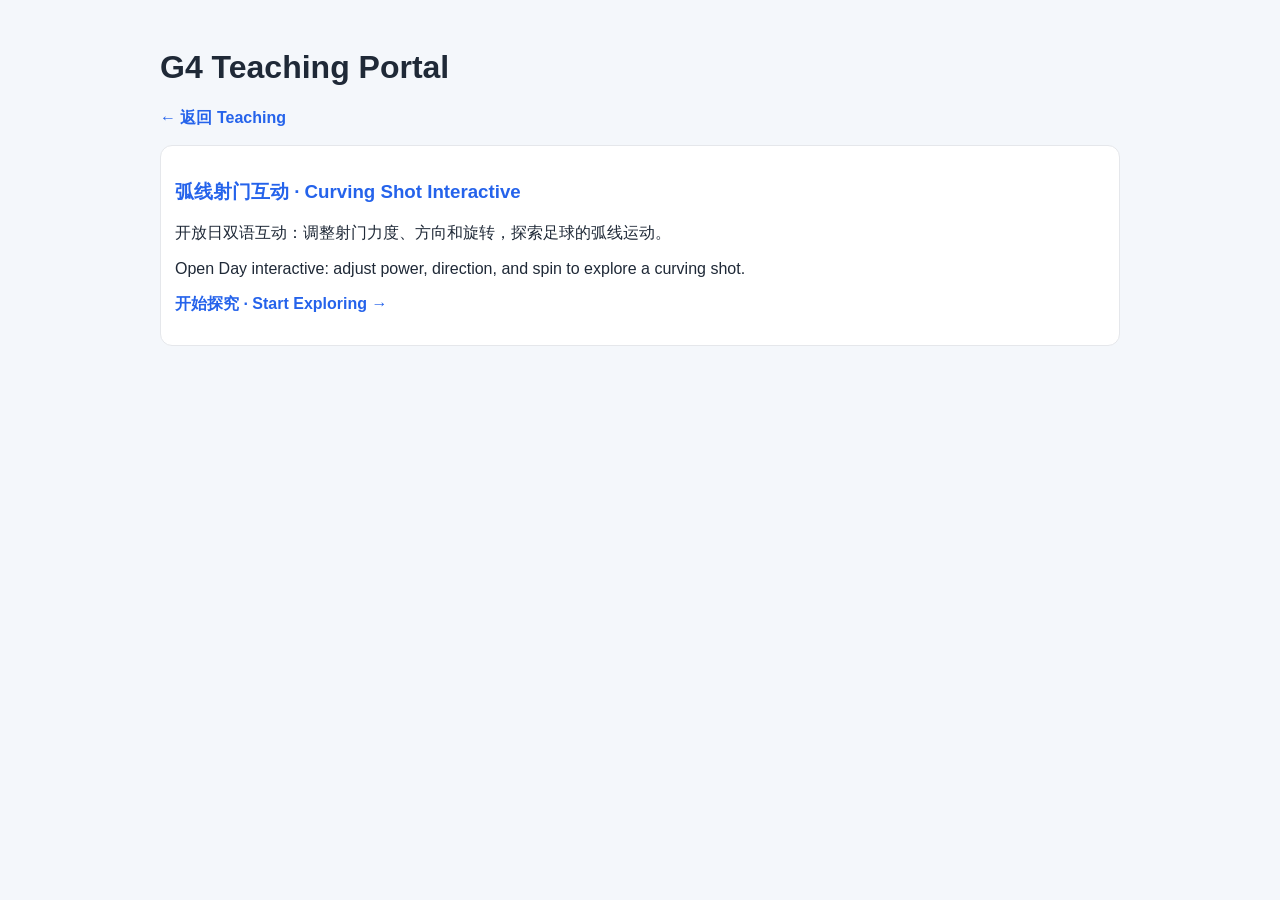
==== teaching/g4/index.html @ 7d295ee4 "Add bilingual G4 curving shot interactive for Open Day" ====
<!doctype html>
<html lang="zh-CN">
<head>
  <meta charset="UTF-8" />
  <meta name="viewport" content="width=device-width, initial-scale=1.0" />
  <title>G4 Portal</title>
  <style>
    body { font-family:-apple-system,"PingFang SC",sans-serif; margin:0; background:#f4f7fb; color:#1f2937; }
    .wrap { max-width:960px; margin:0 auto; padding:28px 20px 40px; }
    .card { background:#fff; border:1px solid #e5e7eb; border-radius:12px; padding:14px; margin-top:12px; }
    a { color:#2563eb; text-decoration:none; font-weight:600; }
  </style>
</head>
<body>
  <div class="wrap">
    <h1>G4 Teaching Portal</h1>
    <p><a href="../">← 返回 Teaching</a></p>

    <div class="card">
      <h3><a href="./curving-shot/">弧线射门互动 · Curving Shot Interactive</a></h3>
      <p>开放日双语互动：调整射门力度、方向和旋转，探索足球的弧线运动。</p>
      <p>Open Day interactive: adjust power, direction, and spin to explore a curving shot.</p>
      <p><a href="./curving-shot/">开始探究 · Start Exploring →</a></p>
    </div>
  </div>
</body>
</html>
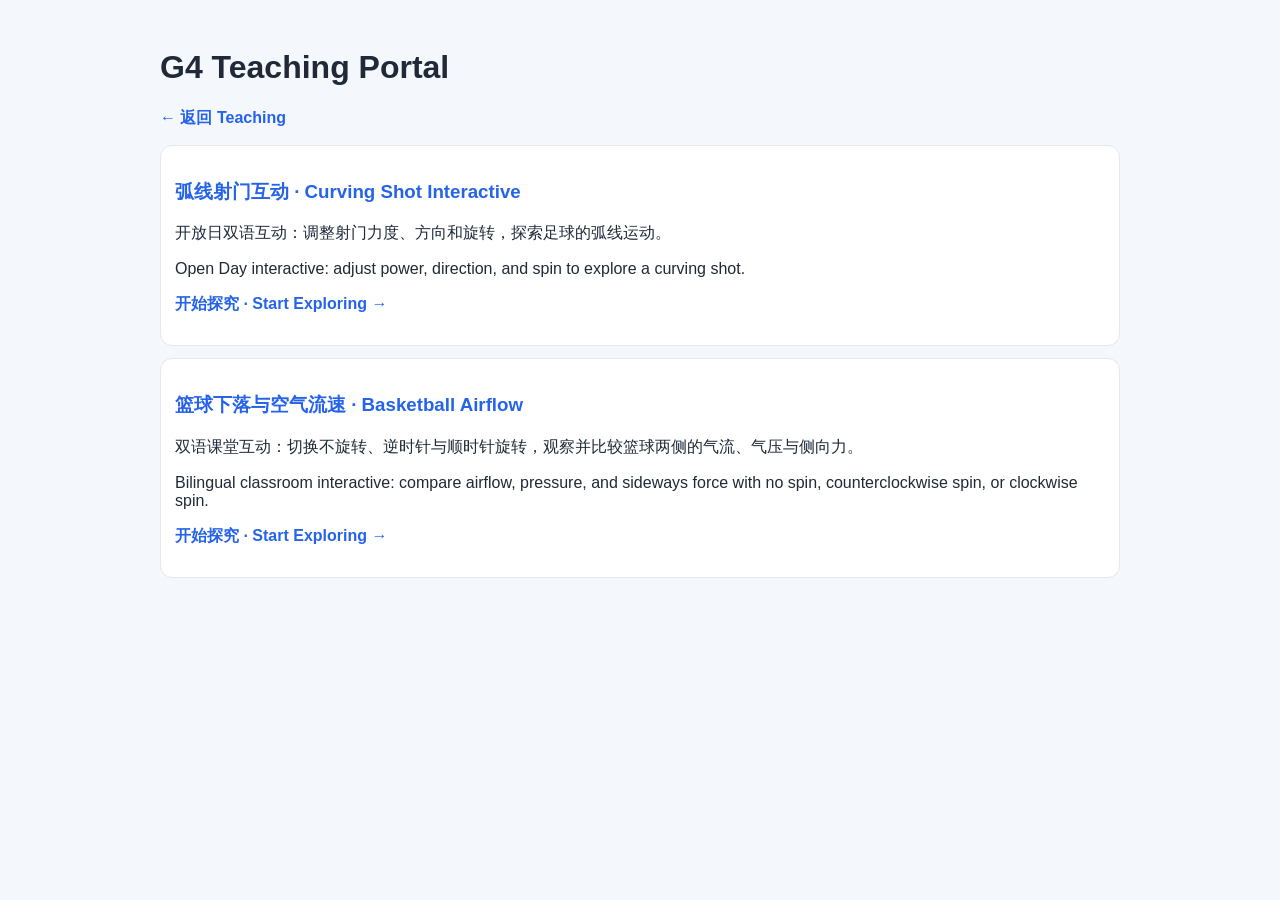
==== commit 5130f187: "Add V3 basketball airflow interactive to G4 teaching portal" ====
--- a/teaching/g4/index.html
+++ b/teaching/g4/index.html
@@ -22,6 +22,13 @@
       <p>Open Day interactive: adjust power, direction, and spin to explore a curving shot.</p>
       <p><a href="./curving-shot/">开始探究 · Start Exploring →</a></p>
     </div>
+
+    <div class="card">
+      <h3><a href="./basketball-airflow/">篮球下落与空气流速 · Basketball Airflow</a></h3>
+      <p>双语课堂互动：切换不旋转、逆时针与顺时针旋转，观察并比较篮球两侧的气流、气压与侧向力。</p>
+      <p>Bilingual classroom interactive: compare airflow, pressure, and sideways force with no spin, counterclockwise spin, or clockwise spin.</p>
+      <p><a href="./basketball-airflow/">开始探究 · Start Exploring →</a></p>
+    </div>
   </div>
 </body>
 </html>
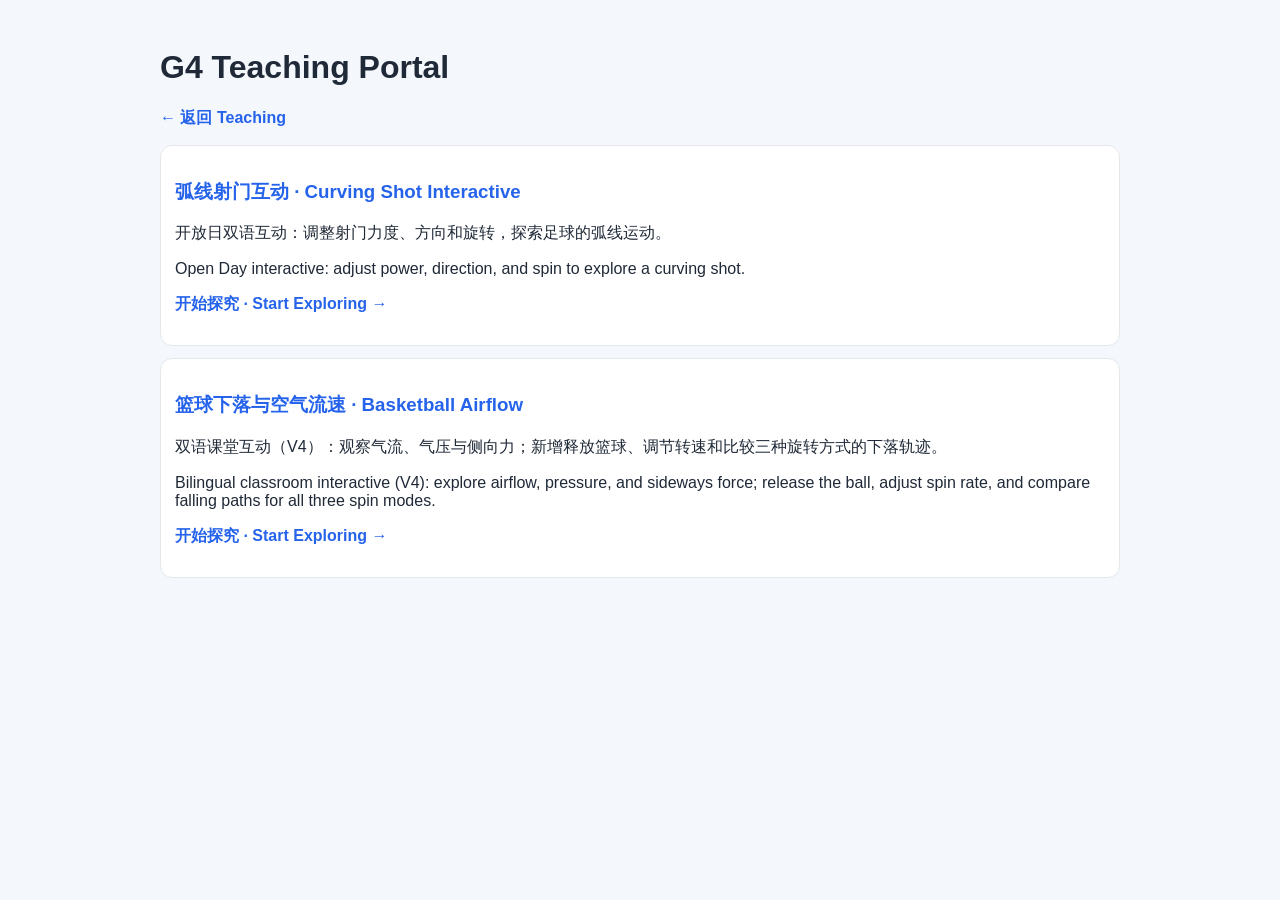
==== commit 458a8e1b: "Update basketball airflow to V4 with release and falling paths" ====
--- a/teaching/g4/index.html
+++ b/teaching/g4/index.html
@@ -25,8 +25,8 @@
 
     <div class="card">
       <h3><a href="./basketball-airflow/">篮球下落与空气流速 · Basketball Airflow</a></h3>
-      <p>双语课堂互动：切换不旋转、逆时针与顺时针旋转，观察并比较篮球两侧的气流、气压与侧向力。</p>
-      <p>Bilingual classroom interactive: compare airflow, pressure, and sideways force with no spin, counterclockwise spin, or clockwise spin.</p>
+      <p>双语课堂互动（V4）：观察气流、气压与侧向力；新增释放篮球、调节转速和比较三种旋转方式的下落轨迹。</p>
+      <p>Bilingual classroom interactive (V4): explore airflow, pressure, and sideways force; release the ball, adjust spin rate, and compare falling paths for all three spin modes.</p>
       <p><a href="./basketball-airflow/">开始探究 · Start Exploring →</a></p>
     </div>
   </div>
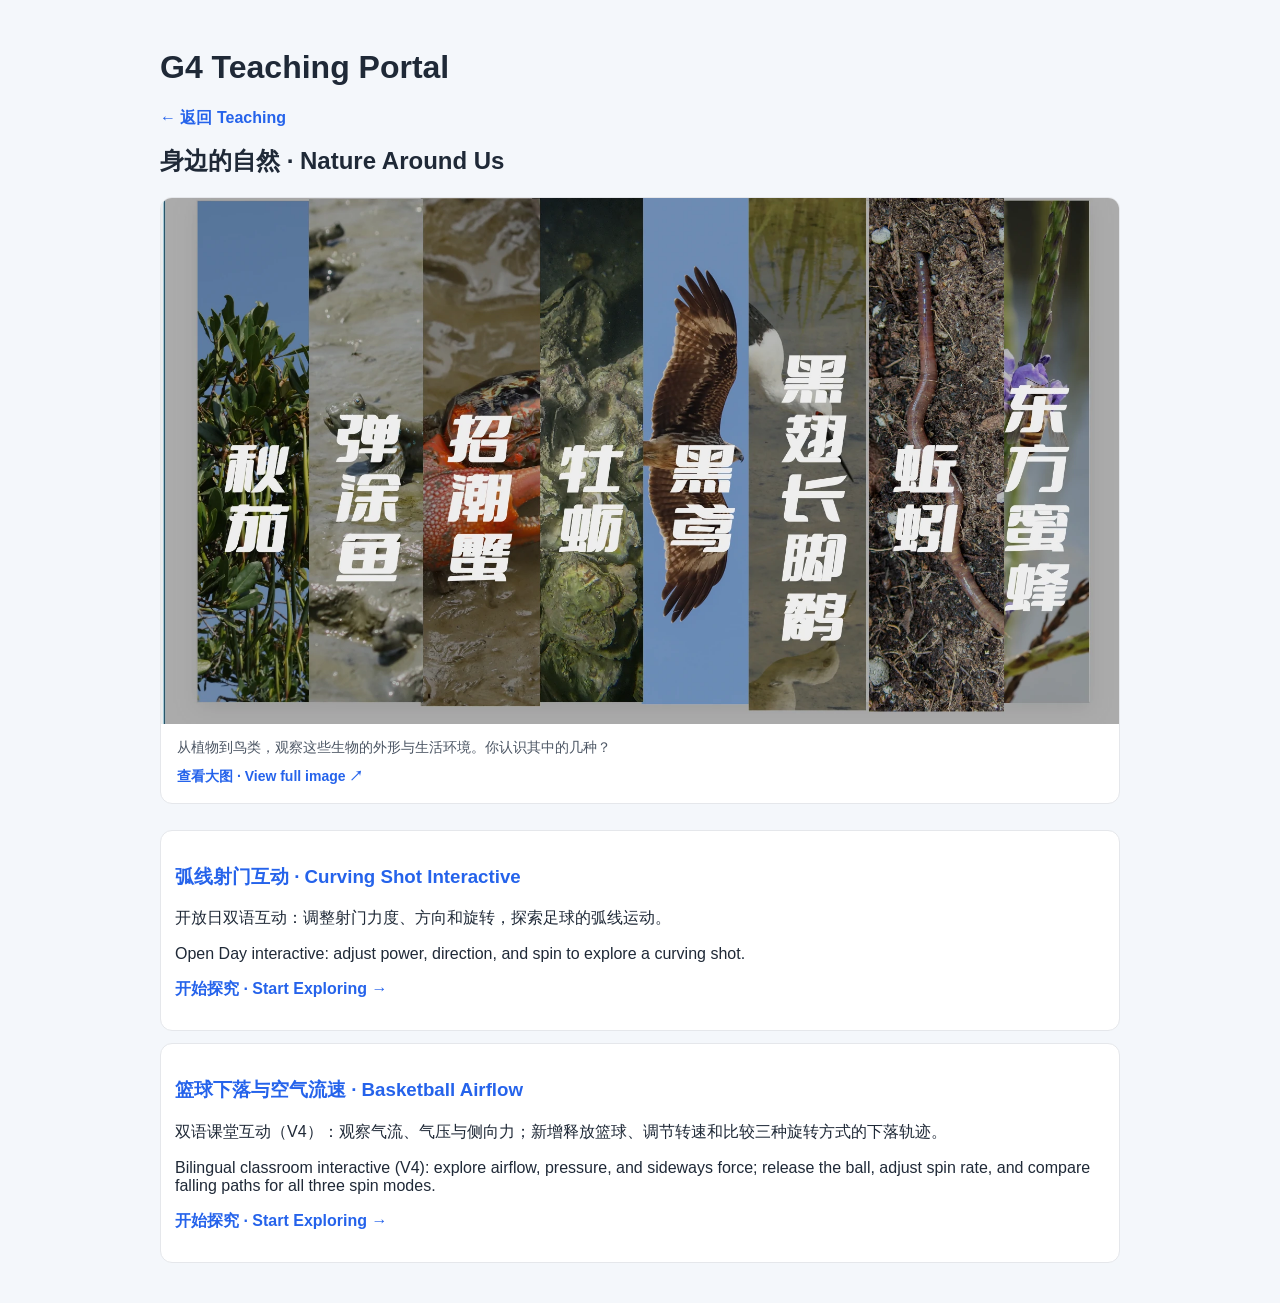
==== commit d3906494: "Add nature photo showcase to the G4 teaching portal" ====
--- a/teaching/g4/index.html
+++ b/teaching/g4/index.html
@@ -9,12 +9,35 @@
     .wrap { max-width:960px; margin:0 auto; padding:28px 20px 40px; }
     .card { background:#fff; border:1px solid #e5e7eb; border-radius:12px; padding:14px; margin-top:12px; }
     a { color:#2563eb; text-decoration:none; font-weight:600; }
+    .nature { margin: 0 0 26px; }
+    .nature h2 { margin-top: 0; }
+    .nature figure { margin: 0; background: #fff; border: 1px solid #e5e7eb; border-radius: 12px; overflow: hidden; }
+    .nature-image { display: block; color: inherit; }
+    .nature-image:focus-visible { outline: 3px solid #2563eb; outline-offset: 4px; }
+    .nature img { display: block; width: 100%; height: auto; }
+    .nature figcaption { padding: 12px 16px 14px; color: #4b5563; font-size: 14px; line-height: 1.7; }
+    .nature figcaption p { margin: 0 0 5px; }
+    .nature figcaption a { color: #2563eb; font-weight: 600; }
+    @media (max-width: 540px) { .wrap { padding: 22px 14px 32px; } h1 { font-size: 27px; } }
   </style>
 </head>
 <body>
   <div class="wrap">
     <h1>G4 Teaching Portal</h1>
     <p><a href="../">← 返回 Teaching</a></p>
+
+    <section class="nature" aria-labelledby="nature-title">
+      <h2 id="nature-title">身边的自然 · Nature Around Us</h2>
+      <figure>
+        <a class="nature-image" href="../../assets/nature-around-us.webp" target="_blank" rel="noopener" aria-label="查看身边的自然高清大图（新窗口）">
+          <img src="../../assets/nature-around-us.webp" width="1834" height="1008" fetchpriority="high" alt="八种生物的摄影拼图：秋茄、弹涂鱼、招潮蟹、牡蛎、黑鸢、黑翅长脚鹬、蚯蚓和东方蜜蜂；每种生物配有中文名称。" />
+        </a>
+        <figcaption>
+          <p>从植物到鸟类，观察这些生物的外形与生活环境。你认识其中的几种？</p>
+          <a href="../../assets/nature-around-us.webp" target="_blank" rel="noopener">查看大图 · View full image ↗</a>
+        </figcaption>
+      </figure>
+    </section>
 
     <div class="card">
       <h3><a href="./curving-shot/">弧线射门互动 · Curving Shot Interactive</a></h3>
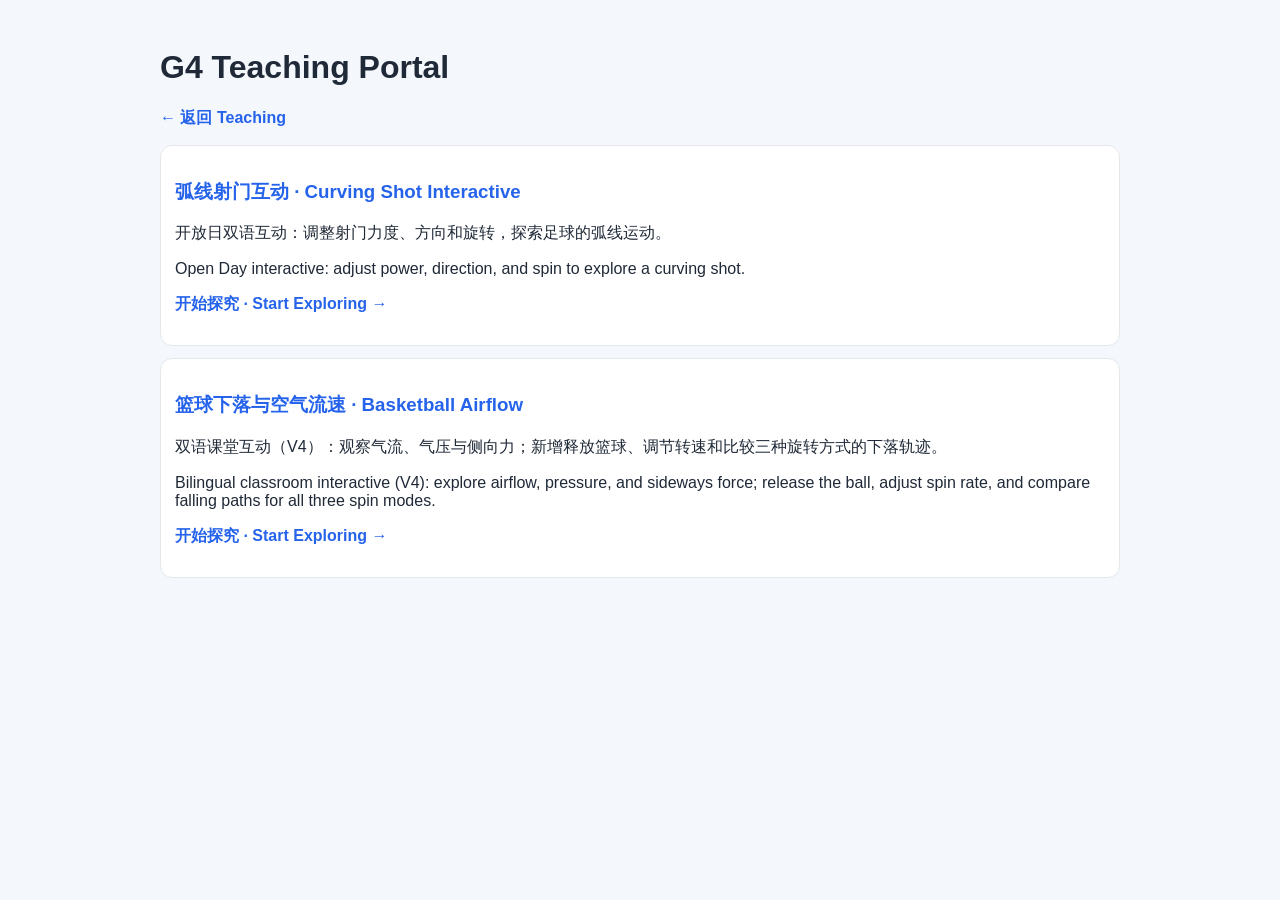
==== commit 46967b00: "Remove nature photo showcase from the G4 teaching portal" ====
--- a/teaching/g4/index.html
+++ b/teaching/g4/index.html
@@ -9,35 +9,12 @@
     .wrap { max-width:960px; margin:0 auto; padding:28px 20px 40px; }
     .card { background:#fff; border:1px solid #e5e7eb; border-radius:12px; padding:14px; margin-top:12px; }
     a { color:#2563eb; text-decoration:none; font-weight:600; }
-    .nature { margin: 0 0 26px; }
-    .nature h2 { margin-top: 0; }
-    .nature figure { margin: 0; background: #fff; border: 1px solid #e5e7eb; border-radius: 12px; overflow: hidden; }
-    .nature-image { display: block; color: inherit; }
-    .nature-image:focus-visible { outline: 3px solid #2563eb; outline-offset: 4px; }
-    .nature img { display: block; width: 100%; height: auto; }
-    .nature figcaption { padding: 12px 16px 14px; color: #4b5563; font-size: 14px; line-height: 1.7; }
-    .nature figcaption p { margin: 0 0 5px; }
-    .nature figcaption a { color: #2563eb; font-weight: 600; }
-    @media (max-width: 540px) { .wrap { padding: 22px 14px 32px; } h1 { font-size: 27px; } }
   </style>
 </head>
 <body>
   <div class="wrap">
     <h1>G4 Teaching Portal</h1>
     <p><a href="../">← 返回 Teaching</a></p>
-
-    <section class="nature" aria-labelledby="nature-title">
-      <h2 id="nature-title">身边的自然 · Nature Around Us</h2>
-      <figure>
-        <a class="nature-image" href="../../assets/nature-around-us.webp" target="_blank" rel="noopener" aria-label="查看身边的自然高清大图（新窗口）">
-          <img src="../../assets/nature-around-us.webp" width="1834" height="1008" fetchpriority="high" alt="八种生物的摄影拼图：秋茄、弹涂鱼、招潮蟹、牡蛎、黑鸢、黑翅长脚鹬、蚯蚓和东方蜜蜂；每种生物配有中文名称。" />
-        </a>
-        <figcaption>
-          <p>从植物到鸟类，观察这些生物的外形与生活环境。你认识其中的几种？</p>
-          <a href="../../assets/nature-around-us.webp" target="_blank" rel="noopener">查看大图 · View full image ↗</a>
-        </figcaption>
-      </figure>
-    </section>
 
     <div class="card">
       <h3><a href="./curving-shot/">弧线射门互动 · Curving Shot Interactive</a></h3>
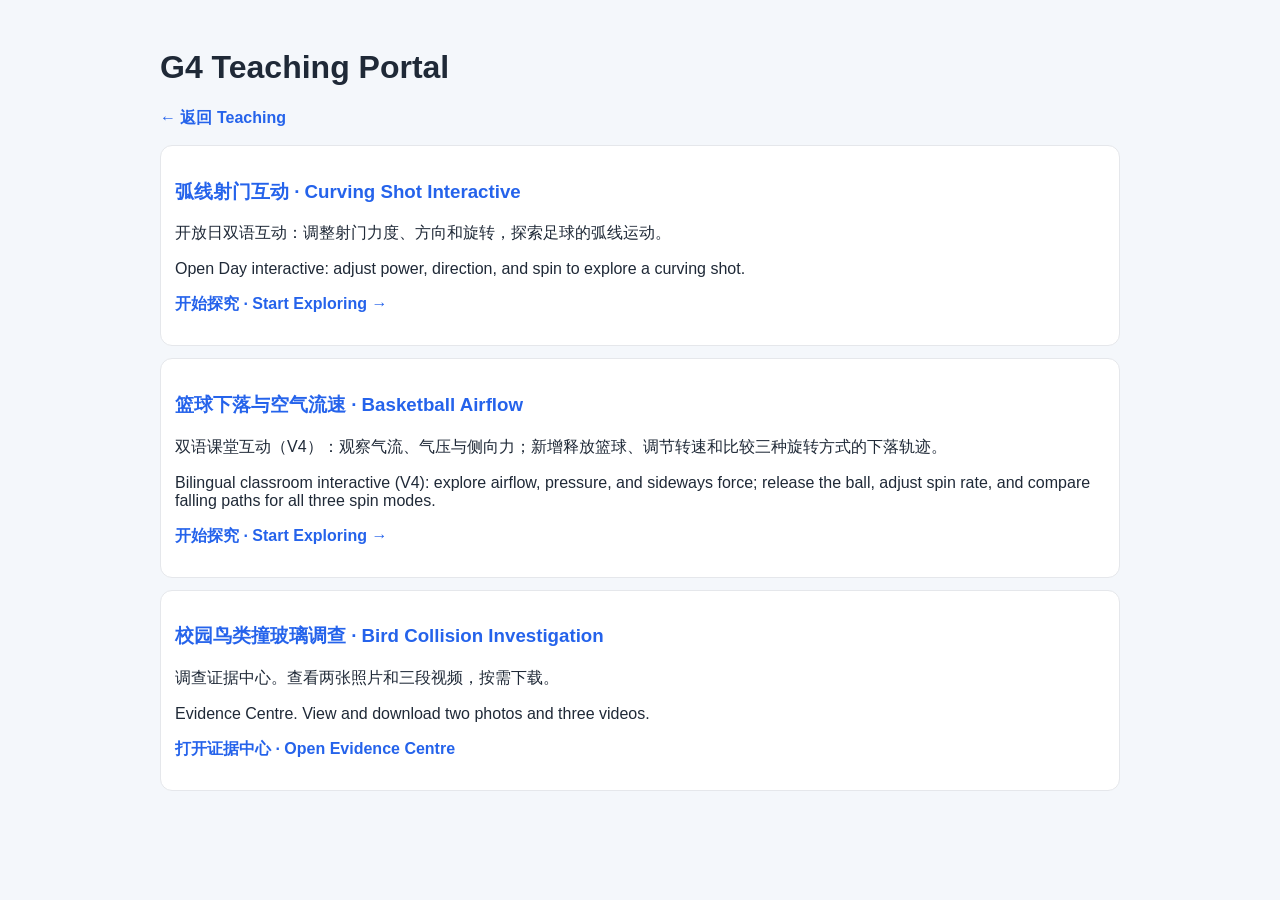
==== commit 07552950: "Add G4 bird collision investigation evidence centre" ====
--- a/teaching/g4/index.html
+++ b/teaching/g4/index.html
@@ -29,6 +29,13 @@
       <p>Bilingual classroom interactive (V4): explore airflow, pressure, and sideways force; release the ball, adjust spin rate, and compare falling paths for all three spin modes.</p>
       <p><a href="./basketball-airflow/">开始探究 · Start Exploring →</a></p>
     </div>
+    <div class="card">
+      <h3><a href="./bird-collision-evidence/">校园鸟类撞玻璃调查 · Bird Collision Investigation</a></h3>
+      <p>调查证据中心。查看两张照片和三段视频，按需下载。</p>
+      <p>Evidence Centre. View and download two photos and three videos.</p>
+      <p><a href="./bird-collision-evidence/">打开证据中心 · Open Evidence Centre</a></p>
+    </div>
+
   </div>
 </body>
 </html>
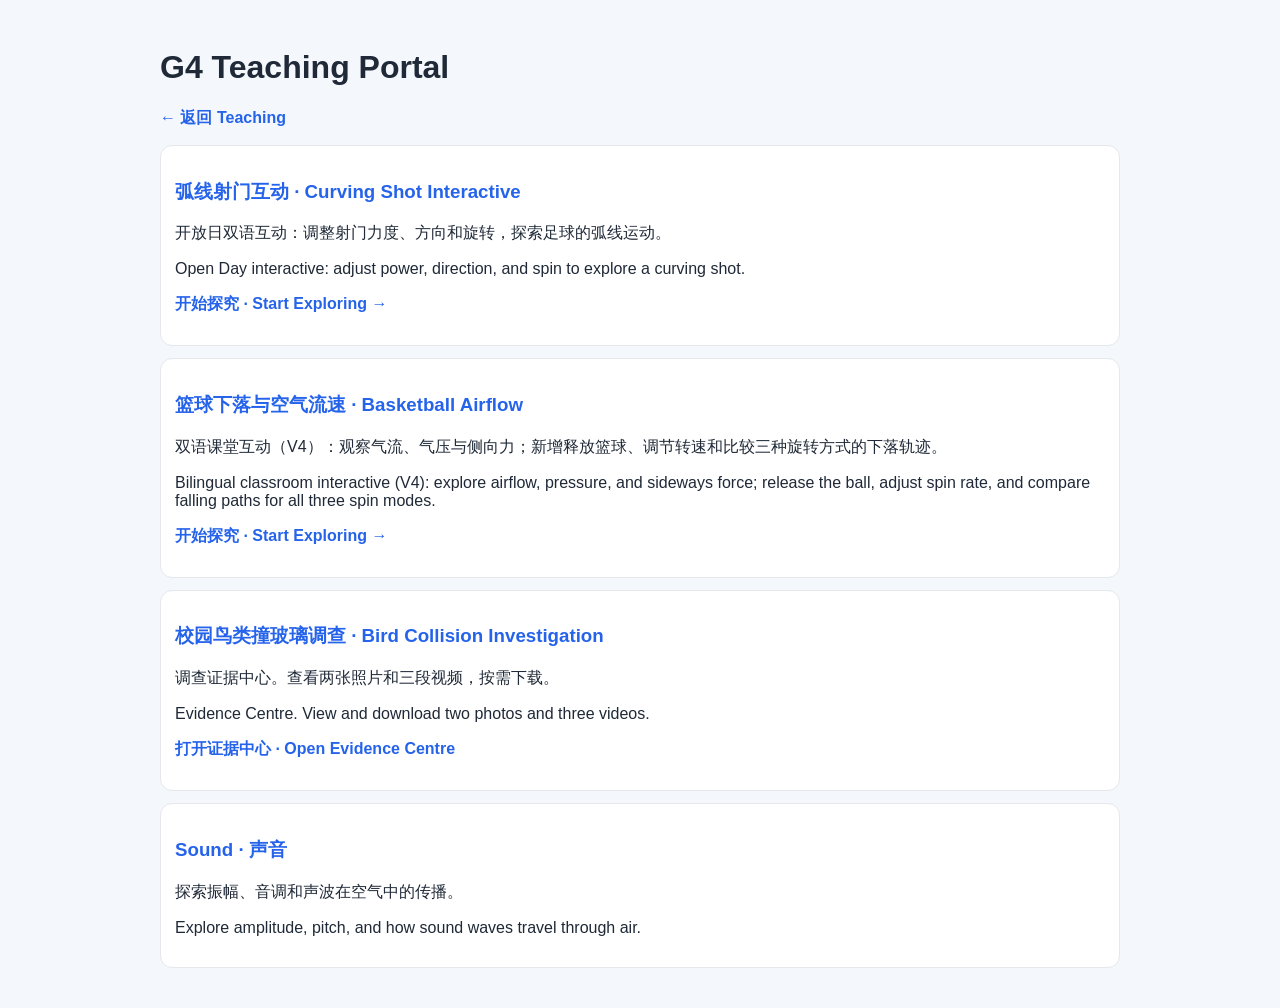
==== commit cb877f39: "Add G4 Sound teaching interactives" ====
--- a/teaching/g4/index.html
+++ b/teaching/g4/index.html
@@ -35,6 +35,11 @@
       <p>Evidence Centre. View and download two photos and three videos.</p>
       <p><a href="./bird-collision-evidence/">打开证据中心 · Open Evidence Centre</a></p>
     </div>
+    <div class="card">
+      <h3><a href="./sound/"><span lang="en">Sound</span> · 声音</a></h3>
+      <p>探索振幅、音调和声波在空气中的传播。</p>
+      <p lang="en">Explore amplitude, pitch, and how sound waves travel through air.</p>
+    </div>
 
   </div>
 </body>
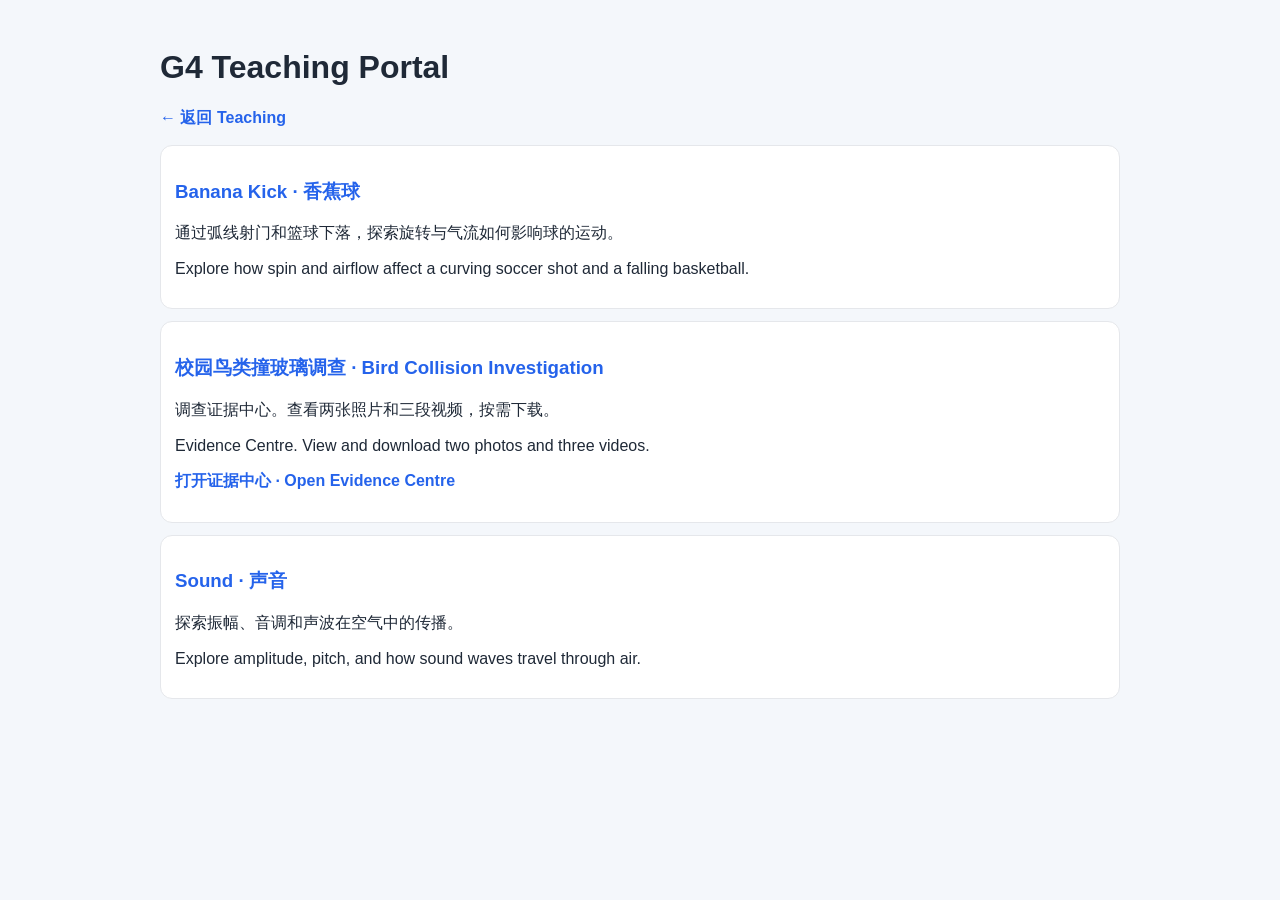
==== commit 88b3816e: "Group G4 Banana Kick classroom interactives" ====
--- a/teaching/g4/index.html
+++ b/teaching/g4/index.html
@@ -17,18 +17,11 @@
     <p><a href="../">← 返回 Teaching</a></p>
 
     <div class="card">
-      <h3><a href="./curving-shot/">弧线射门互动 · Curving Shot Interactive</a></h3>
-      <p>开放日双语互动：调整射门力度、方向和旋转，探索足球的弧线运动。</p>
-      <p>Open Day interactive: adjust power, direction, and spin to explore a curving shot.</p>
-      <p><a href="./curving-shot/">开始探究 · Start Exploring →</a></p>
+      <h3><a href="./banana-kick/"><span lang="en">Banana Kick</span> · 香蕉球</a></h3>
+      <p>通过弧线射门和篮球下落，探索旋转与气流如何影响球的运动。</p>
+      <p lang="en">Explore how spin and airflow affect a curving soccer shot and a falling basketball.</p>
     </div>
 
-    <div class="card">
-      <h3><a href="./basketball-airflow/">篮球下落与空气流速 · Basketball Airflow</a></h3>
-      <p>双语课堂互动（V4）：观察气流、气压与侧向力；新增释放篮球、调节转速和比较三种旋转方式的下落轨迹。</p>
-      <p>Bilingual classroom interactive (V4): explore airflow, pressure, and sideways force; release the ball, adjust spin rate, and compare falling paths for all three spin modes.</p>
-      <p><a href="./basketball-airflow/">开始探究 · Start Exploring →</a></p>
-    </div>
     <div class="card">
       <h3><a href="./bird-collision-evidence/">校园鸟类撞玻璃调查 · Bird Collision Investigation</a></h3>
       <p>调查证据中心。查看两张照片和三段视频，按需下载。</p>
